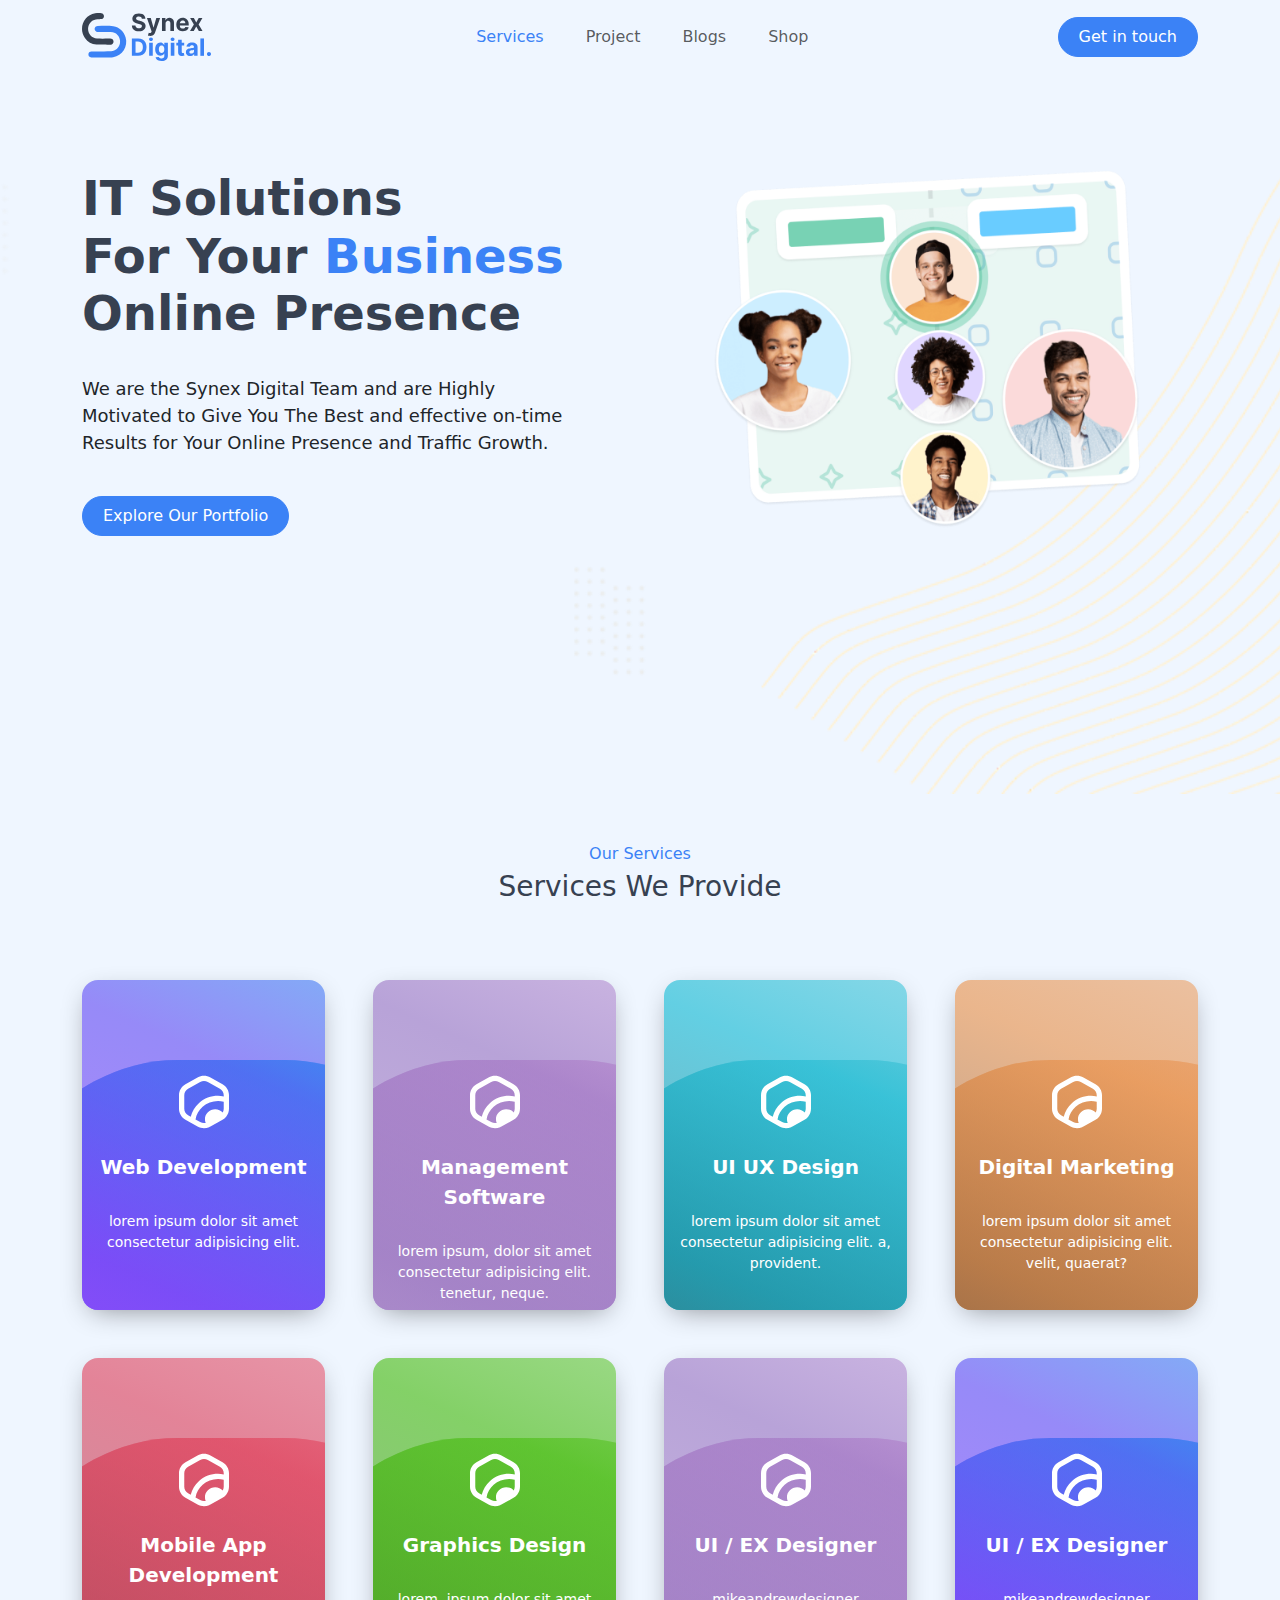
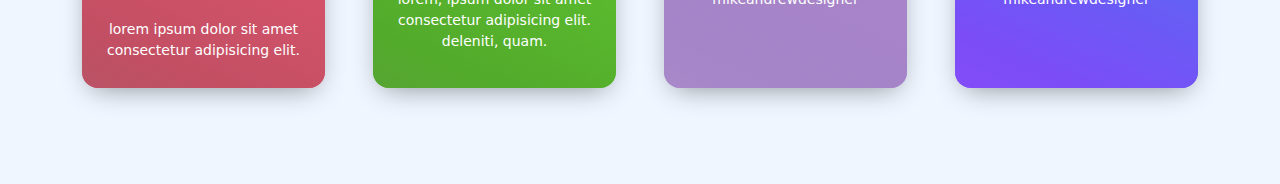
==== index.html @ ed820f05 "install" ====
<!DOCTYPE html>
<html lang="en">

<head>
    <meta charset="UTF-8">
    <meta name="viewport" content="width=device-width, initial-scale=1.0">
    <title>Synex Digital</title>
    <link rel="stylesheet" href="./assets/css/bootstrap.min.css">
    <link rel="stylesheet" href="./assets/css/custom.css">
</head>

<body>
    <header>
        <nav class="navbar navbar-expand-lg bg-body-tertiary">
            <div class="container">
                <a class="navbar-brand" href="#">
                    <svg width="129" height="48" viewBox="0 0 129 48" fill="none" xmlns="http://www.w3.org/2000/svg">
                        <g clip-path="url(#clip0_160_23)">
                            <path
                                d="M19.6707 44.436C16.2397 44.436 12.8088 44.4557 9.37776 44.4275C7.26791 44.4105 5.91861 42.5184 6.51861 40.4936C6.85945 39.3499 7.89044 38.5676 9.32143 38.5112C11.2172 38.4349 13.1186 38.4236 15.0172 38.4123C19.7327 38.3841 24.4538 38.4716 29.1665 38.3219C33.4735 38.1864 36.9834 34.9613 37.9158 30.5982C38.789 26.5034 36.7102 22.0499 33.0116 20.0928C31.6059 19.3501 30.1214 18.9632 28.5271 18.9661C24.3299 18.9774 20.1327 18.9604 15.9383 18.9745C14.8454 18.9774 13.9665 18.582 13.3355 17.6952C11.8904 15.6591 13.0341 13.0554 15.6454 12.9537C20.8426 12.7504 26.0904 12.3832 31.2426 13.2192C37.6792 14.264 41.7778 18.2996 43.6172 24.4899C46.2595 33.3771 40.3017 42.7048 31.144 44.2468C29.1947 44.5743 27.2341 44.3964 25.2792 44.4275C23.4087 44.4614 21.5383 44.436 19.6707 44.436Z"
                                fill="#3B82F6" />
                            <path
                                d="M25.4856 31.7081C21.8039 31.4483 18.1137 31.7194 14.432 31.5273C9.50528 31.2703 5.73063 28.8502 2.91373 24.9163C-3.82993 15.4869 1.76725 2.14615 13.1842 0.327474C15.2518 -0.000113152 17.325 -0.118722 19.4011 0.141088C21.3504 0.383955 22.4771 2.33536 21.7785 4.1738C21.3673 5.26105 20.5701 5.91058 19.418 6.11108C18.1109 6.33701 16.7898 6.19298 15.4771 6.23534C10.8405 6.38219 7.125 9.5338 6.25176 14.0805C5.15599 19.785 9.21232 25.114 14.9813 25.4811C19.3532 25.7578 23.7363 25.5489 28.1109 25.6082C29.832 25.6308 30.9729 26.4158 31.4039 27.8533C31.9532 29.6804 30.5982 31.629 28.6968 31.6996C27.6292 31.742 26.5588 31.7081 25.4856 31.7081Z"
                                fill="#374151" />
                            <path
                                d="M59.8497 5.64528C59.7821 4.96187 59.492 4.42813 58.9765 4.04971C58.461 3.67129 57.7652 3.48208 56.8835 3.48208C56.2835 3.48208 55.7793 3.5668 55.3681 3.73059C54.9568 3.89721 54.6413 4.12878 54.4244 4.42248C54.2075 4.71618 54.0976 5.05224 54.0976 5.42501C54.0864 5.73565 54.1512 6.00958 54.2976 6.24115C54.4413 6.47272 54.6413 6.67323 54.8948 6.83984C55.1483 7.00646 55.4413 7.15049 55.7765 7.27192C56.1089 7.39335 56.4638 7.49784 56.8441 7.58256L58.4047 7.95534C59.1624 8.1276 59.8554 8.35352 60.4892 8.63593C61.123 8.92115 61.6695 9.26851 62.1343 9.68082C62.5962 10.0959 62.9568 10.5817 63.2159 11.1437C63.4723 11.7056 63.6047 12.3467 63.6103 13.0696C63.6047 14.1343 63.3343 15.0578 62.8019 15.8372C62.2695 16.6166 61.5004 17.2181 60.4976 17.6446C59.4948 18.0738 58.2864 18.2856 56.8751 18.2856C55.4751 18.2856 54.2554 18.0682 53.2188 17.6389C52.1821 17.2097 51.3737 16.5714 50.7962 15.7242C50.2159 14.877 49.9117 13.8293 49.8835 12.5754H53.4357C53.4751 13.16 53.6441 13.6429 53.9399 14.0326C54.2357 14.4195 54.6357 14.7132 55.1342 14.9081C55.6357 15.103 56.199 15.2018 56.8328 15.2018C57.4554 15.2018 57.9962 15.1114 58.4554 14.9279C58.9145 14.7471 59.2723 14.493 59.5286 14.1738C59.7821 13.8519 59.9089 13.4791 59.9089 13.0612C59.9089 12.6686 59.7934 12.3439 59.5652 12.0756C59.3371 11.8101 59.0019 11.5842 58.5652 11.395C58.1286 11.2086 57.5906 11.0364 56.9596 10.8839L55.0695 10.4066C53.6075 10.0508 52.4497 9.49443 51.6019 8.73477C50.754 7.9751 50.3342 6.95281 50.3399 5.66787C50.3342 4.61169 50.6159 3.69388 51.1821 2.90597C51.7512 2.12089 52.5314 1.50526 53.5258 1.06188C54.5202 0.621336 55.6497 0.401062 56.9145 0.401062C58.2019 0.401062 59.3286 0.62416 60.292 1.06188C61.2554 1.50243 62.0047 2.11807 62.5427 2.90597C63.0807 3.69388 63.3568 4.60604 63.3737 5.64246H59.8497V5.64528Z"
                                fill="#374151" />
                            <path
                                d="M68.2212 22.9341C67.7649 22.9341 67.3367 22.9002 66.9367 22.8296C66.5395 22.7562 66.2099 22.6687 65.948 22.5613L66.762 19.8616C67.1846 19.9915 67.5677 20.0621 67.9085 20.0734C68.2494 20.0847 68.548 20.0056 68.7987 19.8362C69.0494 19.6639 69.255 19.3758 69.4127 18.9692L69.624 18.4157L64.9592 4.99023H68.7564L71.4522 14.575H71.5874L74.3057 4.99023H78.1282L73.0691 19.4493C72.8268 20.1524 72.4973 20.7653 72.0804 21.2877C71.6663 21.8101 71.1423 22.2168 70.5085 22.502C69.8775 22.7901 69.1142 22.9341 68.2212 22.9341Z"
                                fill="#374151" />
                            <path
                                d="M83.585 10.497V18.0399H79.9765V4.9901H83.4159V7.29451H83.5681C83.8554 6.53485 84.3399 5.93333 85.0159 5.48996C85.6948 5.04376 86.5173 4.82349 87.4835 4.82349C88.3878 4.82349 89.1737 5.02117 89.8469 5.41936C90.5202 5.81472 91.0413 6.37953 91.4131 7.11377C91.785 7.84802 91.9737 8.72065 91.9737 9.73447V18.0428H88.3652V10.3783C88.3709 9.57915 88.168 8.95504 87.754 8.50602C87.3427 8.057 86.7737 7.83108 86.0497 7.83108C85.5652 7.83108 85.1371 7.93557 84.7652 8.14454C84.3962 8.35352 84.1061 8.65852 83.9004 9.0567C83.6976 9.45772 83.5906 9.93498 83.585 10.497Z"
                                fill="#374151" />
                            <path
                                d="M100.747 18.294C99.4088 18.294 98.2566 18.0201 97.2933 17.4751C96.3299 16.9272 95.589 16.1534 95.0679 15.1481C94.5496 14.1427 94.2904 12.951 94.2904 11.5757C94.2904 10.2343 94.5496 9.05664 95.0679 8.04282C95.589 7.02899 96.3214 6.23826 97.2679 5.67346C98.2144 5.10583 99.3242 4.82343 100.603 4.82343C101.462 4.82343 102.262 4.9618 103.006 5.23573C103.75 5.50966 104.397 5.92197 104.955 6.47266C105.513 7.02052 105.944 7.70958 106.257 8.53985C106.566 9.37011 106.721 10.3416 106.721 11.4514V12.4455H95.7327V10.2032H103.324C103.324 9.68358 103.212 9.22326 102.986 8.81942C102.761 8.41841 102.448 8.10212 102.048 7.87338C101.651 7.64463 101.189 7.52884 100.662 7.52884C100.116 7.52884 99.6313 7.65593 99.2087 7.90726C98.7862 8.1586 98.4595 8.49749 98.22 8.91827C97.9834 9.34187 97.8595 9.81066 97.8566 10.3246V12.4596C97.8566 13.1035 97.9749 13.6626 98.2172 14.1314C98.4566 14.603 98.7975 14.9645 99.2369 15.2187C99.6764 15.4728 100.2 15.5999 100.806 15.5999C101.206 15.5999 101.575 15.5434 101.907 15.4305C102.243 15.3175 102.527 15.1481 102.764 14.9193C103 14.6934 103.181 14.4138 103.305 14.0891L106.643 14.3093C106.474 15.1142 106.127 15.8145 105.606 16.4132C105.085 17.0119 104.412 17.4751 103.589 17.8083C102.766 18.1302 101.817 18.294 100.747 18.294Z"
                                fill="#374151" />
                            <path
                                d="M111.87 4.99023L114.259 9.55386L116.707 4.99023H120.411L116.639 11.5166L120.512 18.0401H116.828L114.262 13.5301L111.735 18.0401H108.005L111.87 11.5166L108.143 4.99023H111.87Z"
                                fill="#374151" />
                            <path
                                d="M56.0272 42.8349H49.8751V25.436H56.0779C57.8244 25.436 59.3258 25.7834 60.585 26.4781C61.8441 27.17 62.8131 28.1669 63.4948 29.4631C64.1765 30.7593 64.5146 32.3125 64.5146 34.1171C64.5146 35.9301 64.1737 37.4862 63.4948 38.788C62.8131 40.0899 61.8385 41.0896 60.5709 41.7872C59.3061 42.4875 57.7906 42.8349 56.0272 42.8349ZM53.5455 39.6833H55.8751C56.9596 39.6833 57.8723 39.4884 58.616 39.1015C59.3596 38.7146 59.9174 38.1103 60.2948 37.2941C60.6695 36.4752 60.8582 35.4161 60.8582 34.1199C60.8582 32.835 60.6695 31.7845 60.2948 30.9683C59.9202 30.1522 59.3596 29.5535 58.6216 29.1666C57.8808 28.7825 56.9681 28.5877 55.8836 28.5877H53.5455V39.6833Z"
                                fill="#3B82F6" />
                            <path
                                d="M68.9773 28.1048C68.4392 28.1048 67.9829 27.9269 67.5998 27.5654C67.2195 27.2067 67.028 26.7746 67.028 26.272C67.028 25.7749 67.2195 25.3457 67.5998 24.9842C67.9801 24.6227 68.4392 24.4448 68.9773 24.4448C69.5153 24.4448 69.9744 24.6227 70.3547 24.9842C70.735 25.3457 70.9266 25.7721 70.9266 26.272C70.9266 26.7775 70.735 27.2095 70.3547 27.5654C69.9716 27.924 69.5125 28.1048 68.9773 28.1048ZM67.1632 42.8349V29.7851H70.7716V42.8349H67.1632Z"
                                fill="#3B82F6" />
                            <path
                                d="M79.5174 48.0001C78.3484 48.0001 77.3455 47.8391 76.5146 47.52C75.6808 47.198 75.0188 46.766 74.5286 46.2153C74.0357 45.6674 73.7174 45.0461 73.5709 44.3627L76.9089 43.9137C77.0103 44.1735 77.1709 44.4192 77.3906 44.6451C77.6103 44.8739 77.9033 45.0546 78.2695 45.193C78.6329 45.3314 79.0779 45.402 79.6047 45.402C80.3906 45.402 81.0385 45.2099 81.5484 44.8287C82.061 44.4474 82.3146 43.8092 82.3146 42.914V40.5277H82.1625C82.0047 40.8892 81.7653 41.2337 81.4498 41.5556C81.1343 41.8776 80.7258 42.1402 80.2301 42.3464C79.7343 42.5525 79.1399 42.6514 78.4498 42.6514C77.4723 42.6514 76.585 42.4226 75.785 41.9679C74.985 41.5133 74.3512 40.8129 73.8779 39.8697C73.4047 38.9265 73.1709 37.7319 73.1709 36.2888C73.1709 34.809 73.4103 33.5749 73.892 32.5837C74.3709 31.5925 75.0103 30.8497 75.8103 30.3584C76.6103 29.867 77.4864 29.6185 78.4413 29.6185C79.1709 29.6185 79.7793 29.7399 80.2723 29.9884C80.7624 30.2369 81.1596 30.5419 81.4639 30.9062C81.7653 31.2734 81.9991 31.6292 82.1625 31.9822H82.2977V29.7907H85.8836V42.9676C85.8836 44.0803 85.6131 45.0066 85.0695 45.755C84.5286 46.5033 83.7765 47.0625 82.8188 47.4409C81.861 47.8109 80.7596 48.0001 79.5174 48.0001ZM79.5934 39.9318C80.1765 39.9318 80.6695 39.785 81.0723 39.4941C81.4751 39.2032 81.7878 38.7824 82.0047 38.2374C82.2216 37.6924 82.3315 37.0372 82.3315 36.2719C82.3315 35.5066 82.2244 34.8429 82.0103 34.2809C81.7963 33.7161 81.4864 33.2784 81.0779 32.9678C80.6723 32.6571 80.1765 32.5018 79.5934 32.5018C79.0019 32.5018 78.5005 32.6628 78.0948 32.9819C77.6892 33.301 77.3794 33.7444 77.1709 34.312C76.9625 34.8796 76.8582 35.532 76.8582 36.2747C76.8582 37.0287 76.9653 37.6782 77.1765 38.2233C77.3878 38.7711 77.6948 39.1919 78.1005 39.4913C78.5005 39.7793 79.0019 39.9318 79.5934 39.9318Z"
                                fill="#3B82F6" />
                            <path
                                d="M90.5773 28.1048C90.0393 28.1048 89.5829 27.9269 89.1998 27.5654C88.8195 27.2067 88.628 26.7746 88.628 26.272C88.628 25.7749 88.8195 25.3457 89.1998 24.9842C89.5801 24.6227 90.0393 24.4448 90.5773 24.4448C91.1153 24.4448 91.5745 24.6227 91.9548 24.9842C92.335 25.3457 92.5266 25.7721 92.5266 26.272C92.5266 26.7775 92.335 27.2095 91.9548 27.5654C91.5717 27.924 91.1125 28.1048 90.5773 28.1048ZM88.7632 42.8349V29.7851H92.3717V42.8349H88.7632Z"
                                fill="#3B82F6" />
                            <path
                                d="M102.177 29.7851V32.5046H94.3371V29.7851H102.177ZM96.1174 26.6617H99.7286V38.8248C99.7286 39.1608 99.7793 39.4178 99.8808 39.6042C99.9822 39.7878 100.126 39.9148 100.309 39.9883C100.492 40.0617 100.706 40.0984 100.948 40.0984C101.117 40.0984 101.286 40.0815 101.458 40.0504C101.627 40.0193 101.757 39.9967 101.847 39.977L102.416 42.6683C102.236 42.7248 101.982 42.7897 101.653 42.8688C101.326 42.945 100.926 42.9902 100.458 43.01C99.5878 43.0439 98.8272 42.9253 98.1737 42.6626C97.5202 42.3972 97.0131 41.982 96.6526 41.4229C96.2892 40.8609 96.1117 40.1549 96.1174 39.2992V26.6617Z"
                                fill="#3B82F6" />
                            <path
                                d="M108.232 43.0835C107.401 43.0835 106.663 42.9366 106.013 42.6458C105.362 42.3549 104.849 41.92 104.475 41.3467C104.1 40.7734 103.911 40.0533 103.911 39.1948C103.911 38.4719 104.044 37.8619 104.308 37.3677C104.573 36.8763 104.937 36.4781 105.393 36.1787C105.849 35.8794 106.37 35.6507 106.956 35.4982C107.539 35.3457 108.156 35.2383 108.799 35.1762C109.556 35.0971 110.165 35.0237 110.63 34.9503C111.092 34.8797 111.43 34.7724 111.638 34.634C111.846 34.4928 111.951 34.281 111.951 34.0042V33.9534C111.951 33.414 111.782 32.9989 111.446 32.7024C111.111 32.4087 110.635 32.2618 110.018 32.2618C109.368 32.2618 108.852 32.4058 108.469 32.6911C108.086 32.9763 107.83 33.335 107.706 33.767L104.368 33.4931C104.537 32.6995 104.869 32.0133 105.368 31.4344C105.863 30.8555 106.508 30.4064 107.297 30.0901C108.086 29.7767 108.999 29.6185 110.038 29.6185C110.762 29.6185 111.455 29.7033 112.12 29.8727C112.782 30.0421 113.373 30.3076 113.892 30.6634C114.407 31.0192 114.815 31.4767 115.117 32.0359C115.415 32.5922 115.565 33.2615 115.565 34.0353V42.8378H112.142V41.0304H112.041C111.832 41.4371 111.551 41.7957 111.201 42.1064C110.852 42.4142 110.43 42.6542 109.939 42.8265C109.446 42.996 108.877 43.0835 108.232 43.0835ZM109.269 40.5842C109.801 40.5842 110.269 40.4769 110.675 40.2651C111.08 40.0533 111.399 39.7653 111.632 39.4038C111.863 39.0423 111.979 38.63 111.979 38.1725V36.7887C111.866 36.8622 111.711 36.9299 111.517 36.9892C111.322 37.0485 111.103 37.1022 110.861 37.1502C110.615 37.1982 110.373 37.2406 110.131 37.2773C109.889 37.314 109.669 37.3479 109.469 37.3733C109.046 37.4354 108.675 37.5343 108.359 37.6698C108.044 37.8054 107.796 37.989 107.621 38.2177C107.446 38.4464 107.359 38.7317 107.359 39.0734C107.359 39.5648 107.539 39.9404 107.897 40.1973C108.258 40.4572 108.714 40.5842 109.269 40.5842Z"
                                fill="#3B82F6" />
                            <path d="M121.978 25.4361V42.8349H118.369V25.4361H121.978Z" fill="#3B82F6" />
                            <path
                                d="M126.968 43.0553C126.407 43.0553 125.931 42.8576 125.531 42.4566C125.134 42.0584 124.934 41.5755 124.934 41.0163C124.934 40.4628 125.134 39.9855 125.531 39.5902C125.931 39.1948 126.41 38.9971 126.968 38.9971C127.508 38.9971 127.985 39.1948 128.39 39.5902C128.796 39.9884 128.999 40.4628 128.999 41.0163C128.999 41.3891 128.906 41.7308 128.714 42.0414C128.525 42.3521 128.278 42.5949 127.973 42.7813C127.672 42.9649 127.337 43.0553 126.968 43.0553Z"
                                fill="#3B82F6" />
                        </g>
                        <defs>
                            <clipPath id="clip0_160_23">
                                <rect width="129" height="48" fill="white" />
                            </clipPath>
                        </defs>
                    </svg>
                </a>
                <button class="d-block d-lg-none menu" type="button" data-bs-toggle="collapse"
                    data-bs-target="#navbarSupportedContent" aria-controls="navbarSupportedContent"
                    aria-expanded="false" aria-label="Toggle navigation">
                    <img src="./assets/images/menu.svg" alt="" srcset="">
                </button>
                <div class="collapse navbar-collapse" id="navbarSupportedContent">
                    <ul class="navbar-nav me-auto mb-2 mb-lg-0 nav-menu-center">
                        <li class="nav-item">
                            <a class="nav-link fw-medium active" aria-current="page" href="#">Services</a>
                        </li>
                        <li class="nav-item">
                            <a class="nav-link fw-medium" href="#">Project</a>
                        </li>
                        <li class="nav-item">
                            <a class="nav-link fw-medium" href="#">Blogs</a>
                        </li>
                        <li class="nav-item">
                            <a class="nav-link fw-medium" href="#">Shop</a>
                        </li>
                    </ul>
                    <a class="btn btn-primary btn-default rounded-pill" href="#">Get in touch</a>
                </div>
            </div>
        </nav>
    </header>

    <main>
        <!-- Hero section -->
        <section class="container-fluid banner">
            <div class="container py-5">
                <div class="row py-5 gy-5">
                    <div class="col-md-6">
                        <h1 class="leading-font-main font-second">IT Solutions <br>
                            For Your <span class="leading-pill">Business</span> <br>
                            Online Presence</h1>
                        <p class="leading-font-second pt-4 pe-md-5">
                            We are the Synex Digital Team and are Highly Motivated to Give You The Best and effective
                            on-time Results for Your Online Presence and Traffic Growth.
                        </p>
                        <button class="btn btn-primary btn-default rounded-pill mt-4">Explore Our Portfolio</button>
                    </div>
                    <div class="col-md-6 d-flex justify-content-center">
                        <img src="./assets/images/Frame 9.png" width="80%" alt="Synex Digital">
                    </div>
                </div>
            </div>
        </section>

        <!-- Services -->
        <section class="container-fluid">
            <div class="container py-5">
                <div class="row mb-4 text-center">
                    <p class="section-name font-main">Our Services</p>
                    <h3 class="section-title font-second">Services We Provide</h3>
                </div>
                <div class="row py-5 g-5">
                    <div class="col-12 col-sm-6 col-md-4 col-lg-3">
                        <div class="e-card playing">
                            <div class="image"></div>

                            <div class="wave wave-1"></div>
                            <div class="wave wave-1"></div>
                            <div class="wave wave-1"></div>


                            <div class="infotop">

                                <svg xmlns="http://www.w3.org/2000/svg" fill="none" viewBox="0 0 24 24" class="icon">
                                    <path fill="currentColor" d="M19.4133 4.89862L14.5863 2.17544C12.9911 1.27485 11.0089 1.27485 9.41368 2.17544L4.58674
  4.89862C2.99153 5.7992 2 7.47596 2 9.2763V14.7235C2 16.5238 2.99153 18.2014 4.58674 19.1012L9.41368
  21.8252C10.2079 22.2734 11.105 22.5 12.0046 22.5C12.6952 22.5 13.3874 22.3657 14.0349 22.0954C14.2204
  22.018 14.4059 21.9273 14.5872 21.8252L19.4141 19.1012C19.9765 18.7831 20.4655 18.3728 20.8651
  17.8825C21.597 16.9894 22 15.8671 22 14.7243V9.27713C22 7.47678 21.0085 5.7992 19.4133 4.89862ZM4.10784
  14.7235V9.2763C4.10784 8.20928 4.6955 7.21559 5.64066 6.68166L10.4676 3.95848C10.9398 3.69152 11.4701
  3.55804 11.9996 3.55804C12.5291 3.55804 13.0594 3.69152 13.5324 3.95848L18.3593 6.68166C19.3045 7.21476
  19.8922 8.20928 19.8922 9.2763V9.75997C19.1426 9.60836 18.377 9.53091 17.6022 9.53091C14.7929 9.53091
  12.1041 10.5501 10.0309 12.3999C8.36735 13.8847 7.21142 15.8012 6.68783 17.9081L5.63981 17.3165C4.69466
  16.7834 4.10699 15.7897 4.10699 14.7235H4.10784ZM10.4676 20.0413L8.60933 18.9924C8.94996 17.0479 9.94402
  15.2665 11.4515 13.921C13.1353 12.4181 15.3198 11.5908 17.6022 11.5908C18.3804 11.5908 19.1477 11.6864
  19.8922 11.8742V14.7235C19.8922 15.2278 19.7589 15.7254 19.5119 16.1662C18.7615 15.3596 17.6806 14.8528
   16.4783 14.8528C14.2136 14.8528 12.3781 16.6466 12.3781 18.8598C12.3781 19.3937 12.4861 19.9021 12.68
   20.3676C11.9347 20.5316 11.1396 20.4203 10.4684 20.0413H10.4676Z"></path>
                                </svg><br>
                                Web Development
                                <br>
                                <div class="name">Lorem ipsum dolor sit amet consectetur adipisicing elit.</div>
                            </div>
                        </div>
                    </div>

                    <div class="col-12 col-sm-6 col-md-4 col-lg-3">
                        <div class="e-card playing">
                            <div class="image"></div>

                            <div class="wave wave-2"></div>
                            <div class="wave wave-2"></div>
                            <div class="wave wave-2"></div>


                            <div class="infotop">

                                <svg xmlns="http://www.w3.org/2000/svg" fill="none" viewBox="0 0 24 24" class="icon">
                                    <path fill="currentColor" d="M19.4133 4.89862L14.5863 2.17544C12.9911 1.27485 11.0089 1.27485 9.41368 2.17544L4.58674
  4.89862C2.99153 5.7992 2 7.47596 2 9.2763V14.7235C2 16.5238 2.99153 18.2014 4.58674 19.1012L9.41368
  21.8252C10.2079 22.2734 11.105 22.5 12.0046 22.5C12.6952 22.5 13.3874 22.3657 14.0349 22.0954C14.2204
  22.018 14.4059 21.9273 14.5872 21.8252L19.4141 19.1012C19.9765 18.7831 20.4655 18.3728 20.8651
  17.8825C21.597 16.9894 22 15.8671 22 14.7243V9.27713C22 7.47678 21.0085 5.7992 19.4133 4.89862ZM4.10784
  14.7235V9.2763C4.10784 8.20928 4.6955 7.21559 5.64066 6.68166L10.4676 3.95848C10.9398 3.69152 11.4701
  3.55804 11.9996 3.55804C12.5291 3.55804 13.0594 3.69152 13.5324 3.95848L18.3593 6.68166C19.3045 7.21476
  19.8922 8.20928 19.8922 9.2763V9.75997C19.1426 9.60836 18.377 9.53091 17.6022 9.53091C14.7929 9.53091
  12.1041 10.5501 10.0309 12.3999C8.36735 13.8847 7.21142 15.8012 6.68783 17.9081L5.63981 17.3165C4.69466
  16.7834 4.10699 15.7897 4.10699 14.7235H4.10784ZM10.4676 20.0413L8.60933 18.9924C8.94996 17.0479 9.94402
  15.2665 11.4515 13.921C13.1353 12.4181 15.3198 11.5908 17.6022 11.5908C18.3804 11.5908 19.1477 11.6864
  19.8922 11.8742V14.7235C19.8922 15.2278 19.7589 15.7254 19.5119 16.1662C18.7615 15.3596 17.6806 14.8528
   16.4783 14.8528C14.2136 14.8528 12.3781 16.6466 12.3781 18.8598C12.3781 19.3937 12.4861 19.9021 12.68
   20.3676C11.9347 20.5316 11.1396 20.4203 10.4684 20.0413H10.4676Z"></path>
                                </svg><br>
                                Management Software
                                <br>
                                <div class="name">Lorem ipsum, dolor sit amet consectetur adipisicing elit. Tenetur,
                                    neque.</div>
                            </div>
                        </div>
                    </div>

                    <div class="col-12 col-sm-6 col-md-4 col-lg-3">
                        <div class="e-card playing">
                            <div class="image"></div>

                            <div class="wave wave-3"></div>
                            <div class="wave wave-3"></div>
                            <div class="wave wave-3"></div>


                            <div class="infotop">

                                <svg xmlns="http://www.w3.org/2000/svg" fill="none" viewBox="0 0 24 24" class="icon">
                                    <path fill="currentColor" d="M19.4133 4.89862L14.5863 2.17544C12.9911 1.27485 11.0089 1.27485 9.41368 2.17544L4.58674
  4.89862C2.99153 5.7992 2 7.47596 2 9.2763V14.7235C2 16.5238 2.99153 18.2014 4.58674 19.1012L9.41368
  21.8252C10.2079 22.2734 11.105 22.5 12.0046 22.5C12.6952 22.5 13.3874 22.3657 14.0349 22.0954C14.2204
  22.018 14.4059 21.9273 14.5872 21.8252L19.4141 19.1012C19.9765 18.7831 20.4655 18.3728 20.8651
  17.8825C21.597 16.9894 22 15.8671 22 14.7243V9.27713C22 7.47678 21.0085 5.7992 19.4133 4.89862ZM4.10784
  14.7235V9.2763C4.10784 8.20928 4.6955 7.21559 5.64066 6.68166L10.4676 3.95848C10.9398 3.69152 11.4701
  3.55804 11.9996 3.55804C12.5291 3.55804 13.0594 3.69152 13.5324 3.95848L18.3593 6.68166C19.3045 7.21476
  19.8922 8.20928 19.8922 9.2763V9.75997C19.1426 9.60836 18.377 9.53091 17.6022 9.53091C14.7929 9.53091
  12.1041 10.5501 10.0309 12.3999C8.36735 13.8847 7.21142 15.8012 6.68783 17.9081L5.63981 17.3165C4.69466
  16.7834 4.10699 15.7897 4.10699 14.7235H4.10784ZM10.4676 20.0413L8.60933 18.9924C8.94996 17.0479 9.94402
  15.2665 11.4515 13.921C13.1353 12.4181 15.3198 11.5908 17.6022 11.5908C18.3804 11.5908 19.1477 11.6864
  19.8922 11.8742V14.7235C19.8922 15.2278 19.7589 15.7254 19.5119 16.1662C18.7615 15.3596 17.6806 14.8528
   16.4783 14.8528C14.2136 14.8528 12.3781 16.6466 12.3781 18.8598C12.3781 19.3937 12.4861 19.9021 12.68
   20.3676C11.9347 20.5316 11.1396 20.4203 10.4684 20.0413H10.4676Z"></path>
                                </svg><br>
                                UI UX Design
                                <br>
                                <div class="name">Lorem ipsum dolor sit amet consectetur adipisicing elit. A, provident.
                                </div>
                            </div>
                        </div>
                    </div>

                    <div class="col-12 col-sm-6 col-md-4 col-lg-3">
                        <div class="e-card playing">
                            <div class="image"></div>

                            <div class="wave wave-4"></div>
                            <div class="wave wave-4"></div>
                            <div class="wave wave-4"></div>


                            <div class="infotop">

                                <svg xmlns="http://www.w3.org/2000/svg" fill="none" viewBox="0 0 24 24" class="icon">
                                    <path fill="currentColor" d="M19.4133 4.89862L14.5863 2.17544C12.9911 1.27485 11.0089 1.27485 9.41368 2.17544L4.58674
  4.89862C2.99153 5.7992 2 7.47596 2 9.2763V14.7235C2 16.5238 2.99153 18.2014 4.58674 19.1012L9.41368
  21.8252C10.2079 22.2734 11.105 22.5 12.0046 22.5C12.6952 22.5 13.3874 22.3657 14.0349 22.0954C14.2204
  22.018 14.4059 21.9273 14.5872 21.8252L19.4141 19.1012C19.9765 18.7831 20.4655 18.3728 20.8651
  17.8825C21.597 16.9894 22 15.8671 22 14.7243V9.27713C22 7.47678 21.0085 5.7992 19.4133 4.89862ZM4.10784
  14.7235V9.2763C4.10784 8.20928 4.6955 7.21559 5.64066 6.68166L10.4676 3.95848C10.9398 3.69152 11.4701
  3.55804 11.9996 3.55804C12.5291 3.55804 13.0594 3.69152 13.5324 3.95848L18.3593 6.68166C19.3045 7.21476
  19.8922 8.20928 19.8922 9.2763V9.75997C19.1426 9.60836 18.377 9.53091 17.6022 9.53091C14.7929 9.53091
  12.1041 10.5501 10.0309 12.3999C8.36735 13.8847 7.21142 15.8012 6.68783 17.9081L5.63981 17.3165C4.69466
  16.7834 4.10699 15.7897 4.10699 14.7235H4.10784ZM10.4676 20.0413L8.60933 18.9924C8.94996 17.0479 9.94402
  15.2665 11.4515 13.921C13.1353 12.4181 15.3198 11.5908 17.6022 11.5908C18.3804 11.5908 19.1477 11.6864
  19.8922 11.8742V14.7235C19.8922 15.2278 19.7589 15.7254 19.5119 16.1662C18.7615 15.3596 17.6806 14.8528
   16.4783 14.8528C14.2136 14.8528 12.3781 16.6466 12.3781 18.8598C12.3781 19.3937 12.4861 19.9021 12.68
   20.3676C11.9347 20.5316 11.1396 20.4203 10.4684 20.0413H10.4676Z"></path>
                                </svg><br>
                                Digital Marketing
                                <br>
                                <div class="name">Lorem ipsum dolor sit amet consectetur adipisicing elit. Velit,
                                    quaerat?</div>
                            </div>
                        </div>
                    </div>

                    <div class="col-12 col-sm-6 col-md-4 col-lg-3">
                        <div class="e-card playing">
                            <div class="image"></div>

                            <div class="wave wave-5"></div>
                            <div class="wave wave-5"></div>
                            <div class="wave wave-5"></div>


                            <div class="infotop">

                                <svg xmlns="http://www.w3.org/2000/svg" fill="none" viewBox="0 0 24 24" class="icon">
                                    <path fill="currentColor" d="M19.4133 4.89862L14.5863 2.17544C12.9911 1.27485 11.0089 1.27485 9.41368 2.17544L4.58674
  4.89862C2.99153 5.7992 2 7.47596 2 9.2763V14.7235C2 16.5238 2.99153 18.2014 4.58674 19.1012L9.41368
  21.8252C10.2079 22.2734 11.105 22.5 12.0046 22.5C12.6952 22.5 13.3874 22.3657 14.0349 22.0954C14.2204
  22.018 14.4059 21.9273 14.5872 21.8252L19.4141 19.1012C19.9765 18.7831 20.4655 18.3728 20.8651
  17.8825C21.597 16.9894 22 15.8671 22 14.7243V9.27713C22 7.47678 21.0085 5.7992 19.4133 4.89862ZM4.10784
  14.7235V9.2763C4.10784 8.20928 4.6955 7.21559 5.64066 6.68166L10.4676 3.95848C10.9398 3.69152 11.4701
  3.55804 11.9996 3.55804C12.5291 3.55804 13.0594 3.69152 13.5324 3.95848L18.3593 6.68166C19.3045 7.21476
  19.8922 8.20928 19.8922 9.2763V9.75997C19.1426 9.60836 18.377 9.53091 17.6022 9.53091C14.7929 9.53091
  12.1041 10.5501 10.0309 12.3999C8.36735 13.8847 7.21142 15.8012 6.68783 17.9081L5.63981 17.3165C4.69466
  16.7834 4.10699 15.7897 4.10699 14.7235H4.10784ZM10.4676 20.0413L8.60933 18.9924C8.94996 17.0479 9.94402
  15.2665 11.4515 13.921C13.1353 12.4181 15.3198 11.5908 17.6022 11.5908C18.3804 11.5908 19.1477 11.6864
  19.8922 11.8742V14.7235C19.8922 15.2278 19.7589 15.7254 19.5119 16.1662C18.7615 15.3596 17.6806 14.8528
   16.4783 14.8528C14.2136 14.8528 12.3781 16.6466 12.3781 18.8598C12.3781 19.3937 12.4861 19.9021 12.68
   20.3676C11.9347 20.5316 11.1396 20.4203 10.4684 20.0413H10.4676Z"></path>
                                </svg><br>
                                Mobile App Development
                                <br>
                                <div class="name">Lorem ipsum dolor sit amet consectetur adipisicing elit.</div>
                            </div>
                        </div>
                    </div>

                    <div class="col-12 col-sm-6 col-md-4 col-lg-3">
                        <div class="e-card playing">
                            <div class="image"></div>

                            <div class="wave wave-6"></div>
                            <div class="wave wave-6"></div>
                            <div class="wave wave-6"></div>


                            <div class="infotop">

                                <svg xmlns="http://www.w3.org/2000/svg" fill="none" viewBox="0 0 24 24" class="icon">
                                    <path fill="currentColor" d="M19.4133 4.89862L14.5863 2.17544C12.9911 1.27485 11.0089 1.27485 9.41368 2.17544L4.58674
  4.89862C2.99153 5.7992 2 7.47596 2 9.2763V14.7235C2 16.5238 2.99153 18.2014 4.58674 19.1012L9.41368
  21.8252C10.2079 22.2734 11.105 22.5 12.0046 22.5C12.6952 22.5 13.3874 22.3657 14.0349 22.0954C14.2204
  22.018 14.4059 21.9273 14.5872 21.8252L19.4141 19.1012C19.9765 18.7831 20.4655 18.3728 20.8651
  17.8825C21.597 16.9894 22 15.8671 22 14.7243V9.27713C22 7.47678 21.0085 5.7992 19.4133 4.89862ZM4.10784
  14.7235V9.2763C4.10784 8.20928 4.6955 7.21559 5.64066 6.68166L10.4676 3.95848C10.9398 3.69152 11.4701
  3.55804 11.9996 3.55804C12.5291 3.55804 13.0594 3.69152 13.5324 3.95848L18.3593 6.68166C19.3045 7.21476
  19.8922 8.20928 19.8922 9.2763V9.75997C19.1426 9.60836 18.377 9.53091 17.6022 9.53091C14.7929 9.53091
  12.1041 10.5501 10.0309 12.3999C8.36735 13.8847 7.21142 15.8012 6.68783 17.9081L5.63981 17.3165C4.69466
  16.7834 4.10699 15.7897 4.10699 14.7235H4.10784ZM10.4676 20.0413L8.60933 18.9924C8.94996 17.0479 9.94402
  15.2665 11.4515 13.921C13.1353 12.4181 15.3198 11.5908 17.6022 11.5908C18.3804 11.5908 19.1477 11.6864
  19.8922 11.8742V14.7235C19.8922 15.2278 19.7589 15.7254 19.5119 16.1662C18.7615 15.3596 17.6806 14.8528
   16.4783 14.8528C14.2136 14.8528 12.3781 16.6466 12.3781 18.8598C12.3781 19.3937 12.4861 19.9021 12.68
   20.3676C11.9347 20.5316 11.1396 20.4203 10.4684 20.0413H10.4676Z"></path>
                                </svg><br>
                                Graphics Design
                                <br>
                                <div class="name">Lorem, ipsum dolor sit amet consectetur adipisicing elit. Deleniti,
                                    quam.</div>
                            </div>
                        </div>
                    </div>
                    <div class="col-12 col-sm-6 col-md-4 col-lg-3">
                        <div class="e-card playing">
                            <div class="image"></div>

                            <div class="wave wave-2"></div>
                            <div class="wave wave-2"></div>
                            <div class="wave wave-2"></div>


                            <div class="infotop">

                                <svg xmlns="http://www.w3.org/2000/svg" fill="none" viewBox="0 0 24 24" class="icon">
                                    <path fill="currentColor" d="M19.4133 4.89862L14.5863 2.17544C12.9911 1.27485 11.0089 1.27485 9.41368 2.17544L4.58674
  4.89862C2.99153 5.7992 2 7.47596 2 9.2763V14.7235C2 16.5238 2.99153 18.2014 4.58674 19.1012L9.41368
  21.8252C10.2079 22.2734 11.105 22.5 12.0046 22.5C12.6952 22.5 13.3874 22.3657 14.0349 22.0954C14.2204
  22.018 14.4059 21.9273 14.5872 21.8252L19.4141 19.1012C19.9765 18.7831 20.4655 18.3728 20.8651
  17.8825C21.597 16.9894 22 15.8671 22 14.7243V9.27713C22 7.47678 21.0085 5.7992 19.4133 4.89862ZM4.10784
  14.7235V9.2763C4.10784 8.20928 4.6955 7.21559 5.64066 6.68166L10.4676 3.95848C10.9398 3.69152 11.4701
  3.55804 11.9996 3.55804C12.5291 3.55804 13.0594 3.69152 13.5324 3.95848L18.3593 6.68166C19.3045 7.21476
  19.8922 8.20928 19.8922 9.2763V9.75997C19.1426 9.60836 18.377 9.53091 17.6022 9.53091C14.7929 9.53091
  12.1041 10.5501 10.0309 12.3999C8.36735 13.8847 7.21142 15.8012 6.68783 17.9081L5.63981 17.3165C4.69466
  16.7834 4.10699 15.7897 4.10699 14.7235H4.10784ZM10.4676 20.0413L8.60933 18.9924C8.94996 17.0479 9.94402
  15.2665 11.4515 13.921C13.1353 12.4181 15.3198 11.5908 17.6022 11.5908C18.3804 11.5908 19.1477 11.6864
  19.8922 11.8742V14.7235C19.8922 15.2278 19.7589 15.7254 19.5119 16.1662C18.7615 15.3596 17.6806 14.8528
   16.4783 14.8528C14.2136 14.8528 12.3781 16.6466 12.3781 18.8598C12.3781 19.3937 12.4861 19.9021 12.68
   20.3676C11.9347 20.5316 11.1396 20.4203 10.4684 20.0413H10.4676Z"></path>
                                </svg><br>
                                UI / EX Designer
                                <br>
                                <div class="name">MikeAndrewDesigner</div>
                            </div>
                        </div>
                    </div>
                    <div class="col-12 col-sm-6 col-md-4 col-lg-3">
                        <div class="e-card playing">
                            <div class="image"></div>

                            <div class="wave wave-1"></div>
                            <div class="wave wave-1"></div>
                            <div class="wave wave-1"></div>


                            <div class="infotop">

                                <svg xmlns="http://www.w3.org/2000/svg" fill="none" viewBox="0 0 24 24" class="icon">
                                    <path fill="currentColor" d="M19.4133 4.89862L14.5863 2.17544C12.9911 1.27485 11.0089 1.27485 9.41368 2.17544L4.58674
  4.89862C2.99153 5.7992 2 7.47596 2 9.2763V14.7235C2 16.5238 2.99153 18.2014 4.58674 19.1012L9.41368
  21.8252C10.2079 22.2734 11.105 22.5 12.0046 22.5C12.6952 22.5 13.3874 22.3657 14.0349 22.0954C14.2204
  22.018 14.4059 21.9273 14.5872 21.8252L19.4141 19.1012C19.9765 18.7831 20.4655 18.3728 20.8651
  17.8825C21.597 16.9894 22 15.8671 22 14.7243V9.27713C22 7.47678 21.0085 5.7992 19.4133 4.89862ZM4.10784
  14.7235V9.2763C4.10784 8.20928 4.6955 7.21559 5.64066 6.68166L10.4676 3.95848C10.9398 3.69152 11.4701
  3.55804 11.9996 3.55804C12.5291 3.55804 13.0594 3.69152 13.5324 3.95848L18.3593 6.68166C19.3045 7.21476
  19.8922 8.20928 19.8922 9.2763V9.75997C19.1426 9.60836 18.377 9.53091 17.6022 9.53091C14.7929 9.53091
  12.1041 10.5501 10.0309 12.3999C8.36735 13.8847 7.21142 15.8012 6.68783 17.9081L5.63981 17.3165C4.69466
  16.7834 4.10699 15.7897 4.10699 14.7235H4.10784ZM10.4676 20.0413L8.60933 18.9924C8.94996 17.0479 9.94402
  15.2665 11.4515 13.921C13.1353 12.4181 15.3198 11.5908 17.6022 11.5908C18.3804 11.5908 19.1477 11.6864
  19.8922 11.8742V14.7235C19.8922 15.2278 19.7589 15.7254 19.5119 16.1662C18.7615 15.3596 17.6806 14.8528
   16.4783 14.8528C14.2136 14.8528 12.3781 16.6466 12.3781 18.8598C12.3781 19.3937 12.4861 19.9021 12.68
   20.3676C11.9347 20.5316 11.1396 20.4203 10.4684 20.0413H10.4676Z"></path>
                                </svg><br>
                                UI / EX Designer
                                <br>
                                <div class="name">MikeAndrewDesigner</div>
                            </div>
                        </div>
                    </div>

                </div>
            </div>
        </section>
    </main>

    <footer>

    </footer>


    <!-- Javascript File -->
    <script src="./assets/js/bootstrap.min.js"></script>
    <script src="./assets/js/jquery.min.js"></script>
    <script src="./assets/js/popper.min.js"></script>
    <script src="./assets/js/custom.js"></script>
</body>

</html>
---- assets/css/custom.css ----
body{
    background-color: #EFF6FF;
}
.banner {
    background-image: url('../images/banner-back.png'); /* Specify the path to your image */
    background-size: cover; /* Ensure the background image covers the entire section */
    background-position: center; /* Center the background image */
    background-repeat: no-repeat; /* Prevent the background image from repeating */
    height: 80vh;
}

/* scroll */
::-webkit-scrollbar {
    width: 5px;
    height: 5px;
}
::-webkit-scrollbar-track {
    background: #61616124;
}
::-webkit-scrollbar-thumb {
    background: #3B82F6;
    border-radius: 10px;
}

/* Font */
.leading-font-main {
    font-size: 48px;
    font-weight: 600;
}
.leading-font-second {
    font-size: 18px;
    font-weight: 400;
}
.leading-pill{
    color: #3B82F6;
}
.font-main {
    color: #3B82F6;
}
.font-second {
    color: #374151;
}

/* Navbar */
.nav-menu-center{
    display: flex;
    justify-content: center;
    width: 100%;
    column-gap: 26px;
}
.nav-link:hover {
    color: #3B82F6; /* Your desired hover color */
  }
.bg-body-tertiary {
    --bs-bg-opacity: 1;
    background-color: #EFF6FF !important;
}

/* Button */
.btn-default {
    font-size: 16px;
    font-weight: 500;
    padding: 7px 20px;
    text-wrap: nowrap;
}
.active {
    color: #3B82F6 !important;
}
.menu {
    background: none;
    border: none;
}

/* Section */
.section-name {
    margin-bottom: 0.25rem;
    font-weight: 500;
    color: #3B82F6;
}
.section-title {
    margin-bottom: 0.25rem;
    font-weight: 500;
}

/* Card */
.e-card {
    background: transparent;
    box-shadow: 0px 8px 28px -9px rgba(0,0,0,0.45);
    position: relative;
    width: ;
    height: 330px;
    border-radius: 16px;
    overflow: hidden;
  }
  
  .wave {
    position: absolute;
    width: 540px;
    height: 700px;
    opacity: 0.6;
    left: 0;
    top: 0;
    margin-left: -50%;
    margin-top: -70%;
    /* background: linear-gradient(744deg,#af40ff,#5b42f3 60%,#00ddeb); */
  }
  .wave-1 {
    background: linear-gradient(744deg,#af40ff,#5b42f3 60%,#00ddeb);
  }
  .wave-2 {
    background: linear-gradient(744deg,#bfa5d1,#936BBE 60%,#E5B9E6);
  }
  .wave-3 {
    background: linear-gradient(744deg,#444141,#05B5D0 60%,#AADCE4);
  }
  .wave-4 {
    background: linear-gradient(744deg,#3a3837,#E78B40 60%,#ECBE9F);
  }
  .wave-5 {
    background: linear-gradient(744deg,#7a6367,#DB3753 60%,#EF8B9C);
  }
  .wave-6 {
    background: linear-gradient(744deg,#66785d,#3CB802 60%,#A6DD8D);
  }
  
  .icon {
    width: 3em;
    margin-top: -1em;
    padding-bottom: 1em;
  }
  
  .infotop {
    text-align: center;
    font-size: 20px;
    position: absolute;
    top: 5.6em;
    left: 0;
    right: 0;
    color: rgb(255, 255, 255);
    font-weight: 600;
  }
  
  .name {
    font-size: 14px;
    font-weight: 100;
    position: relative;
    top: 1em;
    text-transform: lowercase;
    padding: 15px;
  }
  
  .wave:nth-child(2),
  .wave:nth-child(3) {
    top: 250px;
  }
  
  .playing .wave {
    border-radius: 40%;
    animation: wave 3000ms infinite linear;
  }
  
  .wave {
    border-radius: 40%;
    animation: wave 55s infinite linear;
  }
  
  .playing .wave:nth-child(2) {
    animation-duration: 4000ms;
  }
  
  .wave:nth-child(2) {
    animation-duration: 50s;
  }
  
  .playing .wave:nth-child(3) {
    animation-duration: 5000ms;
  }
  
  .wave:nth-child(3) {
    animation-duration: 45s;
  }
  
  @keyframes wave {
    0% {
      transform: rotate(0deg);
    }
  
    100% {
      transform: rotate(360deg);
    }
  }
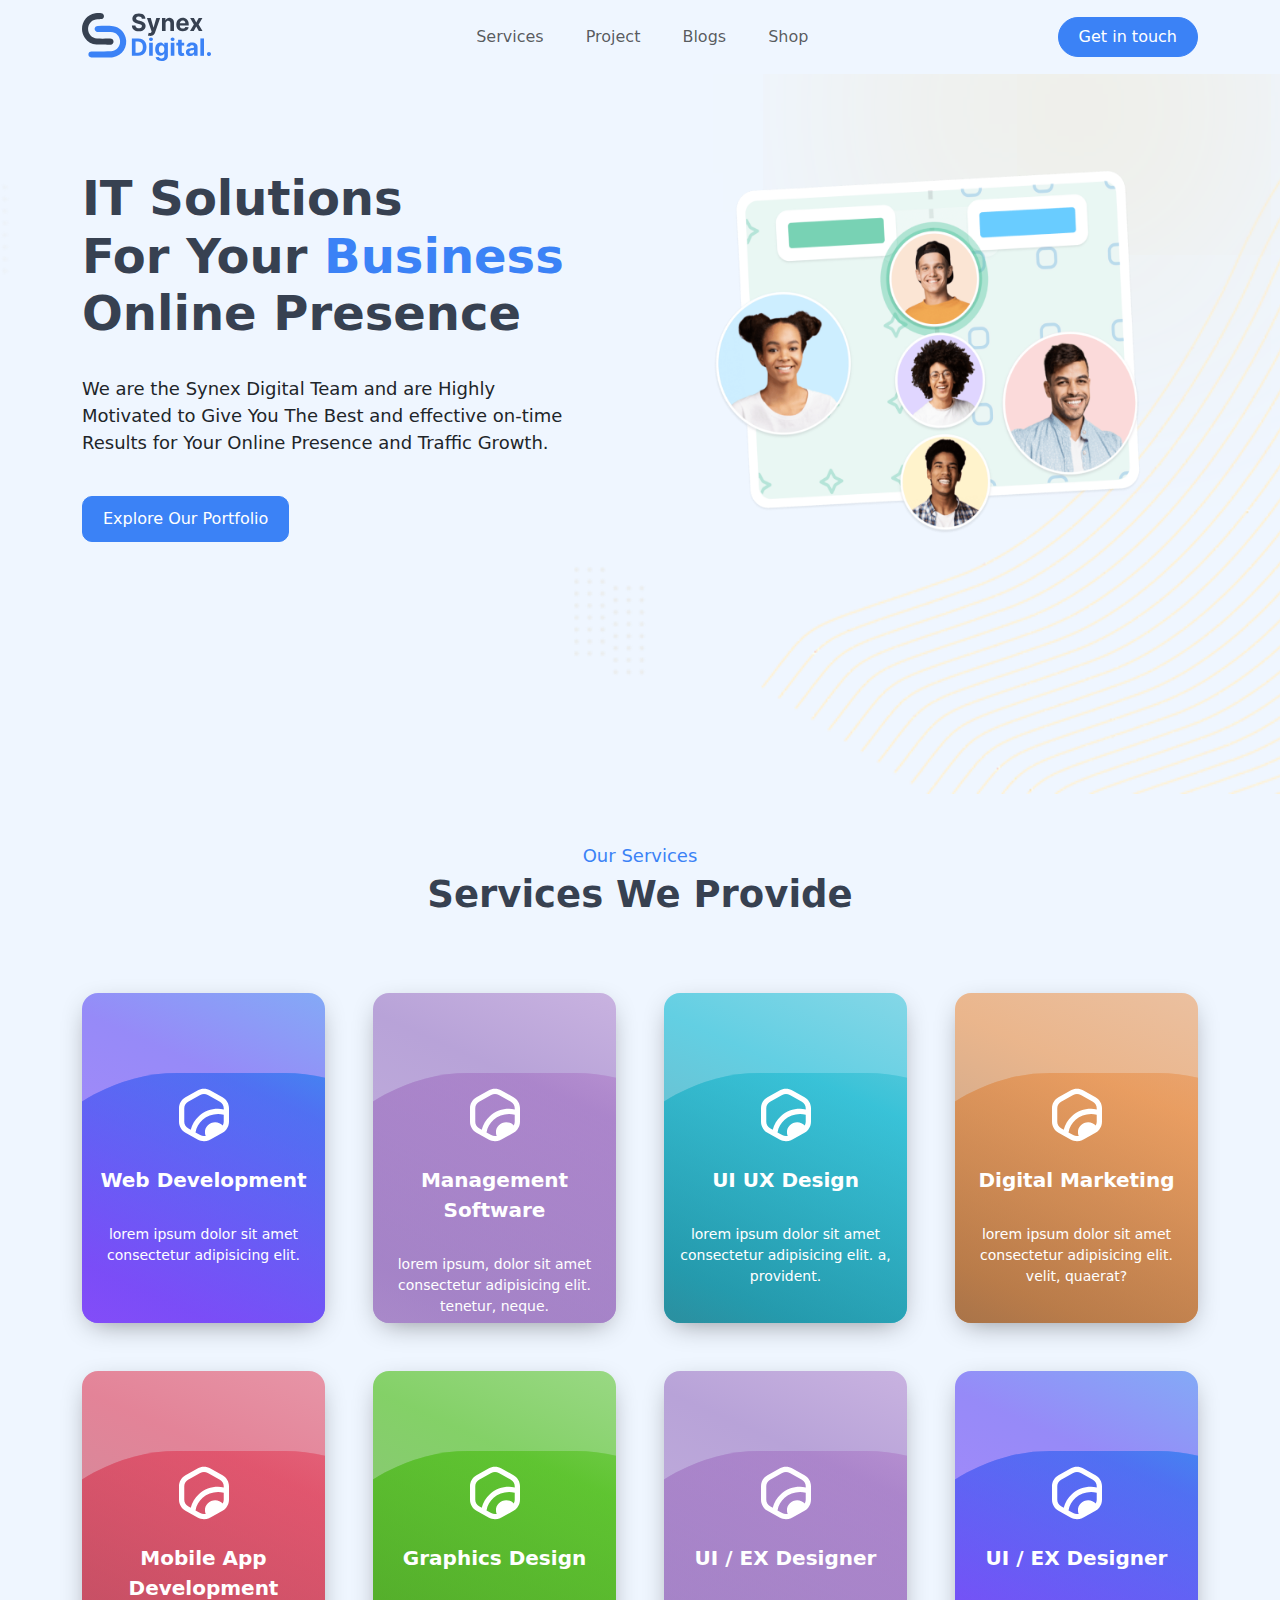
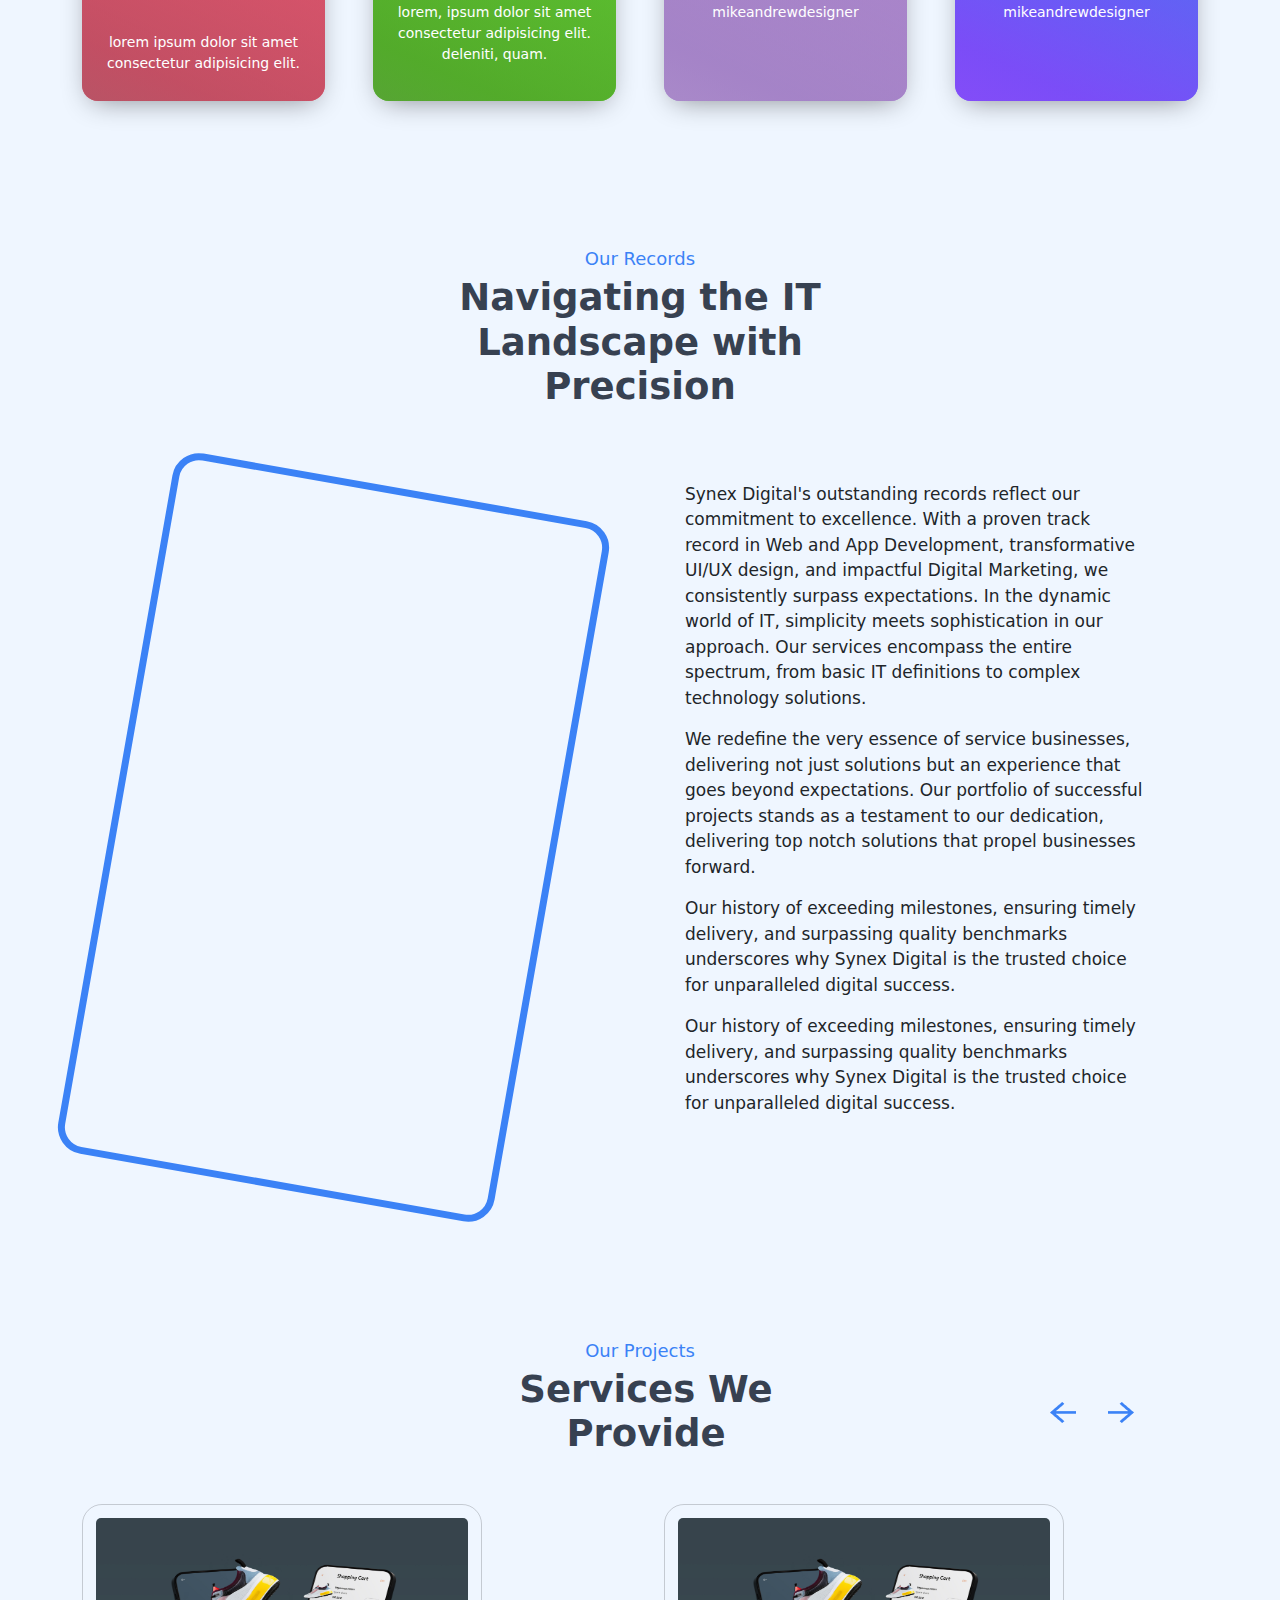
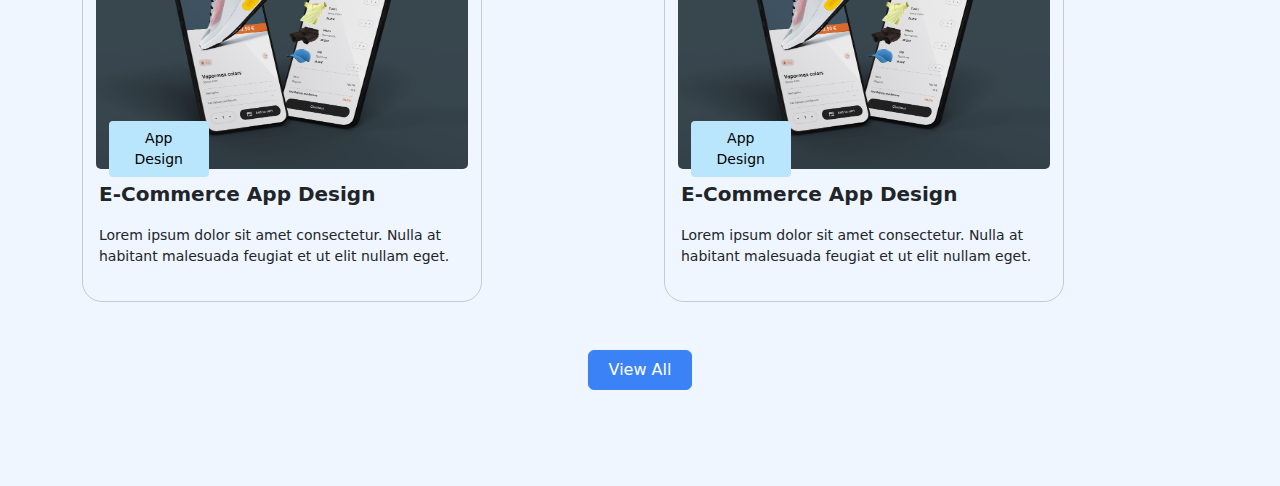
==== commit a1583ce5: "our projects" ====
--- a/index.html
+++ b/index.html
@@ -7,6 +7,10 @@
     <title>Synex Digital</title>
     <link rel="stylesheet" href="./assets/css/bootstrap.min.css">
     <link rel="stylesheet" href="./assets/css/custom.css">
+    <style>
+
+
+    </style>
 </head>
 
 <body>
@@ -75,7 +79,7 @@
                 <div class="collapse navbar-collapse" id="navbarSupportedContent">
                     <ul class="navbar-nav me-auto mb-2 mb-lg-0 nav-menu-center">
                         <li class="nav-item">
-                            <a class="nav-link fw-medium active" aria-current="page" href="#">Services</a>
+                            <a class="nav-link fw-medium " aria-current="page" href="#">Services</a>
                         </li>
                         <li class="nav-item">
                             <a class="nav-link fw-medium" href="#">Project</a>
@@ -96,6 +100,7 @@
     <main>
         <!-- Hero section -->
         <section class="container-fluid banner">
+            <div class="faded-ball"></div>
             <div class="container py-5">
                 <div class="row py-5 gy-5">
                     <div class="col-md-6">
@@ -106,7 +111,7 @@
                             We are the Synex Digital Team and are Highly Motivated to Give You The Best and effective
                             on-time Results for Your Online Presence and Traffic Growth.
                         </p>
-                        <button class="btn btn-primary btn-default rounded-pill mt-4">Explore Our Portfolio</button>
+                        <button class="btn btn-primary btn-round btn-default  mt-4">Explore Our Portfolio</button>
                     </div>
                     <div class="col-md-6 d-flex justify-content-center">
                         <img src="./assets/images/Frame 9.png" width="80%" alt="Synex Digital">
@@ -400,6 +405,87 @@
                 </div>
             </div>
         </section>
+        <!-- Our Records  -->
+        <section class="container-fluid">
+            <div class="container py-5">
+                <div class="row mb-4 text-center">
+                    <p class="section-name font-main">Our Records</p>
+                    <h3 class="section-title font-second m-auto w-505" >Navigating the IT Landscape with Precision</h3>
+                </div>
+                <div class="row py-5 g-5">
+                    <div class=" col-sm-6 col-md-4 col-lg-6">                 
+                            <div class="image-record"> </div>         
+                    </div>
+                    <div class=" col-sm-6 col-md-4 col-lg-6">
+                        <div class="text-record">
+                           <p class="p-lr">Synex Digital's outstanding records reflect our commitment 
+                            to excellence. With a proven track record in Web and App 
+                            Development, transformative UI/UX design, and impactful 
+                            Digital Marketing, we consistently surpass expectations. In 
+                            the dynamic world of IT, simplicity meets sophistication in our 
+                            approach. Our services encompass the entire spectrum, 
+                            from basic IT definitions to complex technology solutions.</p>
+                            <p  class="p-lr">We redefine the very essence of service businesses, 
+                            delivering not just solutions but an experience that goes 
+                            beyond expectations. Our portfolio of successful projects 
+                            stands as a testament to our dedication, delivering top notch 
+                            solutions that propel businesses forward.</p>
+                            <p class="p-lr">Our history of exceeding milestones, ensuring timely delivery, 
+                            and surpassing quality benchmarks underscores why Synex 
+                            Digital is the trusted choice for unparalleled digital success.</p>
+                            <p class="p-lr">Our history of exceeding milestones, ensuring timely delivery, 
+                            and surpassing quality benchmarks underscores why Synex 
+                            Digital is the trusted choice for unparalleled digital success.</p>
+                        </div>
+                    </div>
+
+                </div>
+            </div>
+        </section>
+        <!-- Our Records  -->
+        <section class="container-fluid">
+            <div class="container py-5">
+                <div class="row  text-center">
+                    <p class="section-name font-main">Our Projects</p>
+                    <div class="d-flex ">
+
+                        <h3 class="section-title font-second m-auto w-505 pl-10 mt-0" >Services We Provide</h3>
+                        <span class="left arrow  "><img src="assets/images/left-arrow.png" alt=""></span>
+                        <span class="right arrow "><img src="assets/images/right-arrow.png" alt=""></span>
+                    </div>
+                    
+                </div>
+                <div class="row py-5 g-5">
+                    <div class=" col-sm-6 col-md-4 col-lg-6">                 
+                        <div class="card project-card">
+                            <img src="assets/images/Frame11.jpeg" class="card-img-top card-image" alt="...">
+                            <a href="" class="btn app-design">App Design</a>
+                            <div class="card-body py-0">
+                              <h5 class="card-title font-700 mb-0">E-Commerce App Design</h5>
+                              <p class="card-text font-14 ">Lorem ipsum dolor sit amet consectetur. Nulla at habitant 
+                                malesuada feugiat et ut elit nullam eget.</p>
+                              
+                            </div>
+                          </div>
+                    </div>
+                    <div class=" col-sm-6 col-md-4 col-lg-6">                 
+                        <div class="card project-card">
+                            <img src="assets/images/Frame11.jpeg" class="card-img-top card-image" alt="...">
+                            <a href="" class="btn app-design">App Design</a>
+                            <div class="card-body py-0">
+                              <h5 class="card-title font-700 mb-0">E-Commerce App Design</h5>
+                              <p class="card-text font-14 ">Lorem ipsum dolor sit amet consectetur. Nulla at habitant 
+                                malesuada feugiat et ut elit nullam eget.</p>
+                            </div>
+                          </div>
+                    </div>
+                    <div class="text-center">
+                        <a href="" class="btn btn-primary text-center btn-default fw-light">View All</a>
+                    </div>
+                </div>
+            </div>
+        </section>
+
     </main>
 
     <footer>
--- a/assets/css/custom.css
+++ b/assets/css/custom.css
@@ -15,7 +15,7 @@
     height: 5px;
 }
 ::-webkit-scrollbar-track {
-    background: #61616124;
+    background: transparent;
 }
 ::-webkit-scrollbar-thumb {
     background: #3B82F6;
@@ -76,10 +76,12 @@
     margin-bottom: 0.25rem;
     font-weight: 500;
     color: #3B82F6;
+    font-size: 18px;
 }
 .section-title {
-    margin-bottom: 0.25rem;
-    font-weight: 500;
+  margin-bottom: 0.25rem;
+  font-weight: 649;
+  font-size: 37px;
 }
 
 /* Card */
@@ -188,4 +190,102 @@
     100% {
       transform: rotate(360deg);
     }
-  }+  }
+
+  /* JB */
+.btn-round{
+  border-radius: 10px;
+  padding: 10px 20px;
+  font-weight: 400; 
+cursor: pointer;
+}
+  .faded-ball {
+    box-shadow: 0px 0px 500px 200px #efeee6;
+    right: 215px;
+    top: 33px;
+    position: absolute;
+    z-index: -1;
+}
+.banner{
+  position: relative;
+  z-index: -2;
+}
+.w-505{
+  width: 505px;
+}
+
+.image-record {
+  background-image: url(../images/Frame10.jpeg);
+  background-size: cover;
+  background-position: center;
+  background-repeat: no-repeat;
+  width: 83%;
+  height: 79vh;
+  border: 7px solid #3b82f6;
+  transform: rotate(10deg);
+  border-radius: 27px;
+  margin-left: 30px;
+}
+.text-record{
+  margin-top: -5px;
+  font-size: 17px;
+  padding: 5px;
+}
+.p-lr{
+  padding-left: 16px;
+  padding-right: 48px;
+}
+.project-card{
+  width: 25rem;
+  border-radius: 20px;
+  background: transparent;
+}
+.project-card:hover{
+  background-color: white;
+  border: 1px solid black;
+}
+.card-image{
+  height: 277px;
+  width: 100%;
+  padding: 13px;
+  border-radius: 18px;
+
+}
+.app-design{
+  width: 25%;
+  font-size: 14px;
+  color: black;
+  border-radius: 4px;
+  background-color: #bae6fd;
+  position: absolute;
+  left: 26px;
+  top: 216px;
+
+}
+.app-design:hover{
+  background-color: #bae6fd;
+  color: black;
+  
+
+}
+.font-700{
+  font-weight: 700;
+}
+.font-14{
+  font-size: 14px;
+  margin-top: 19px;
+  margin-bottom: 34px !important;
+}
+.arrow{
+  cursor: pointer;
+  margin-top: 2rem;
+}
+.pl-10{
+  padding-left: 10rem;
+}
+.left{
+  margin-right: 2rem;
+}
+.right{
+  margin-right: 4rem;
+}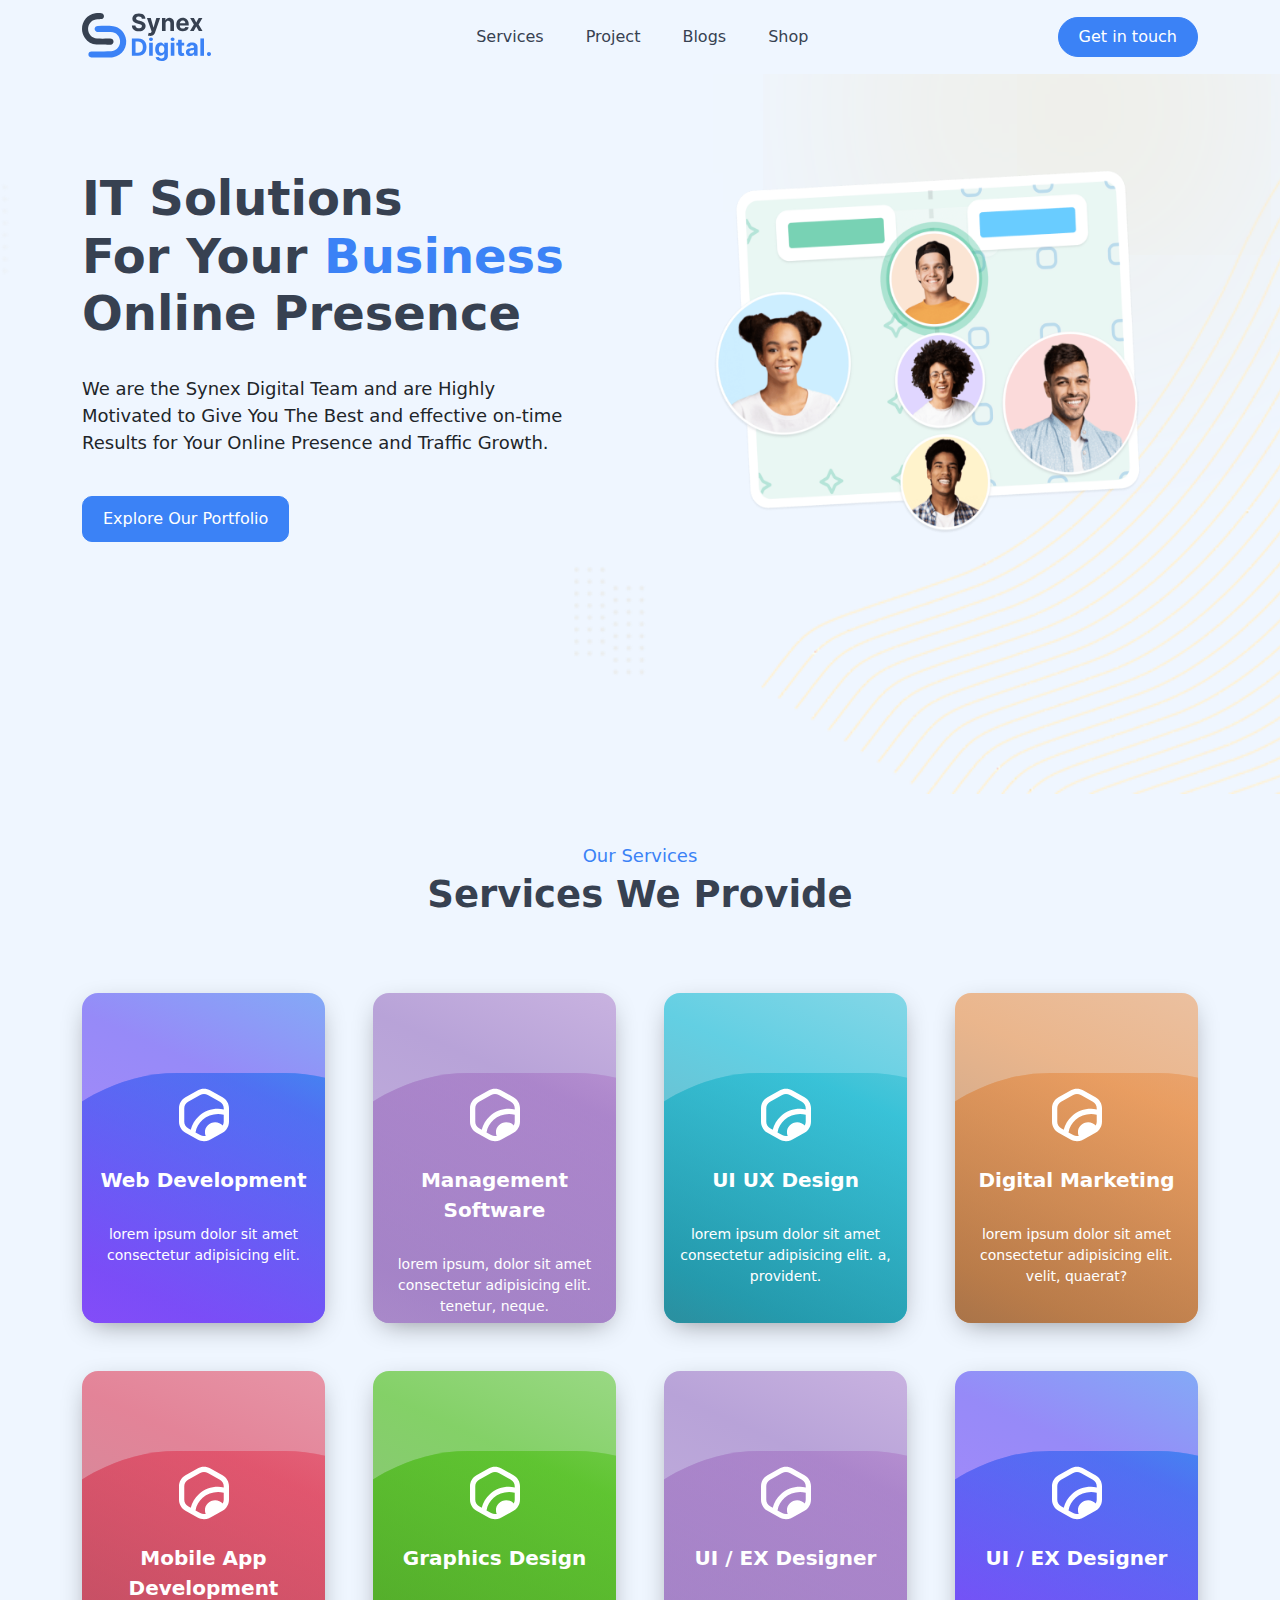
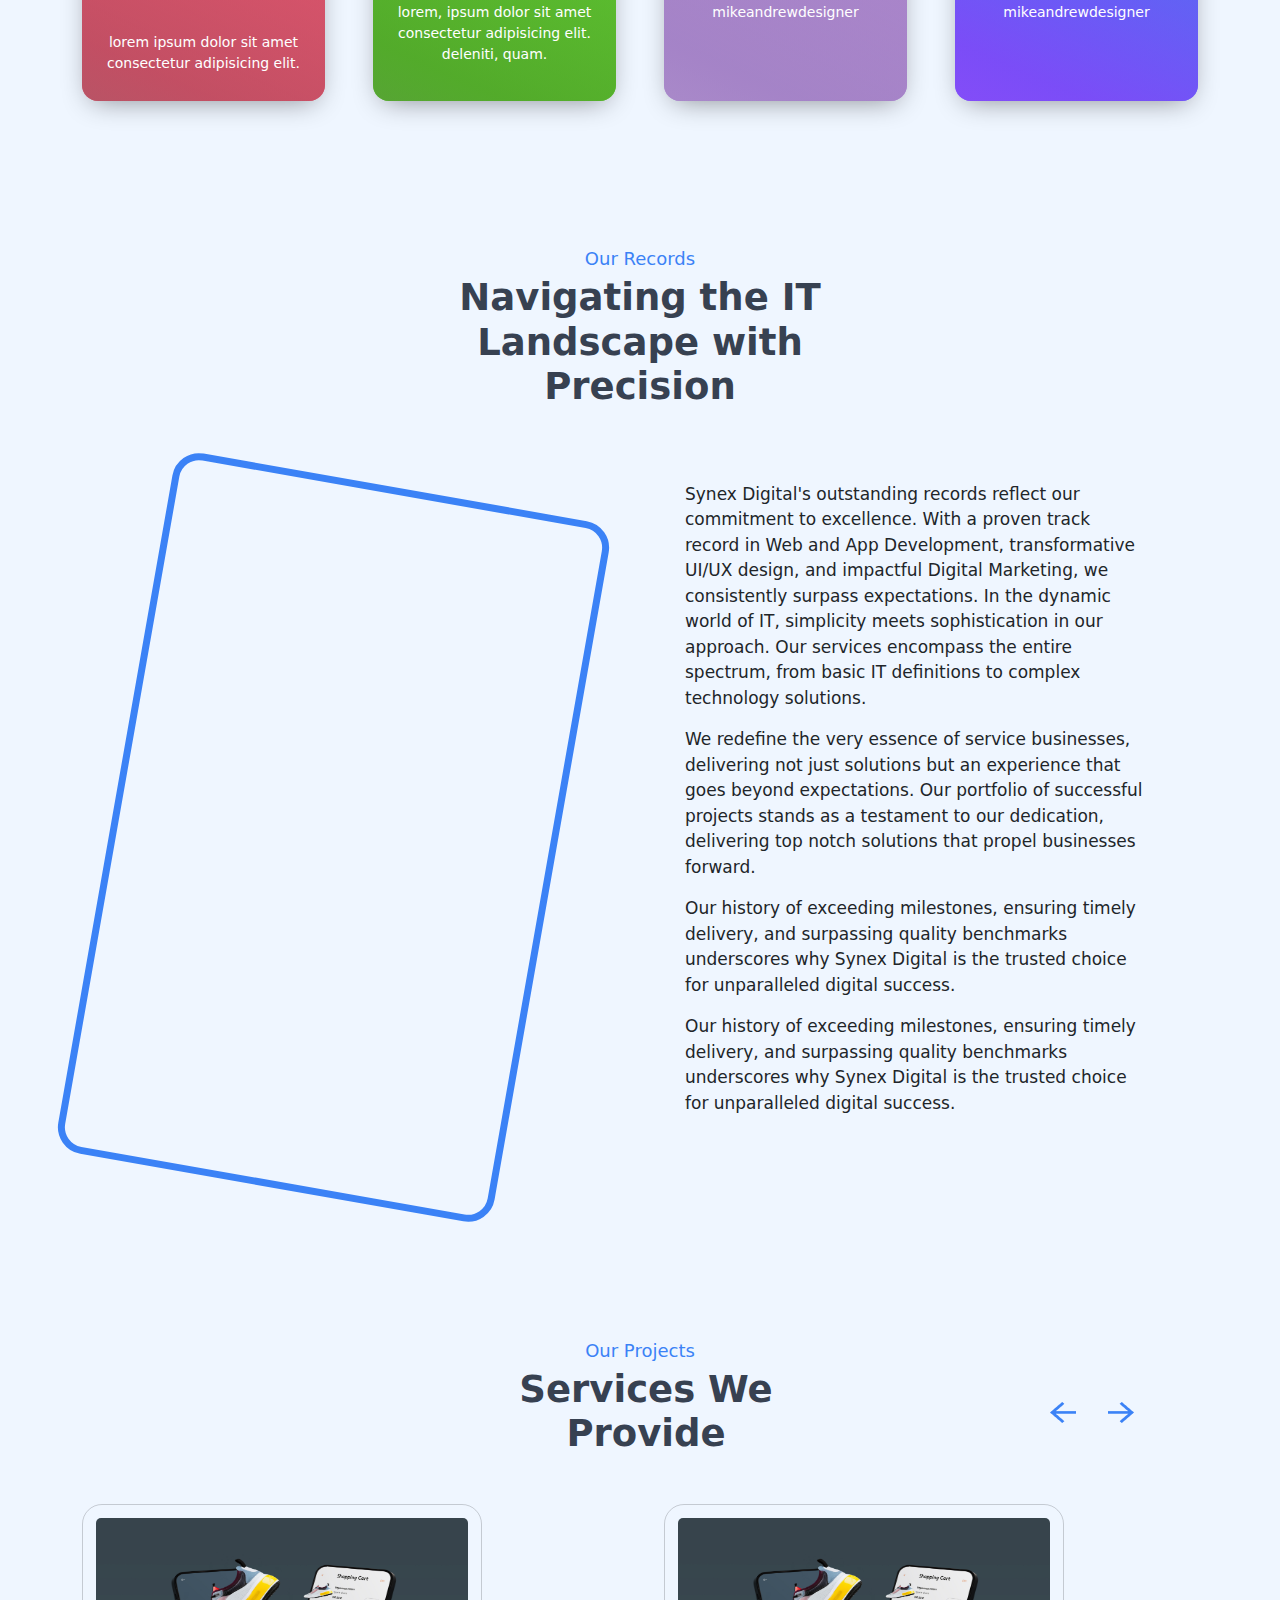
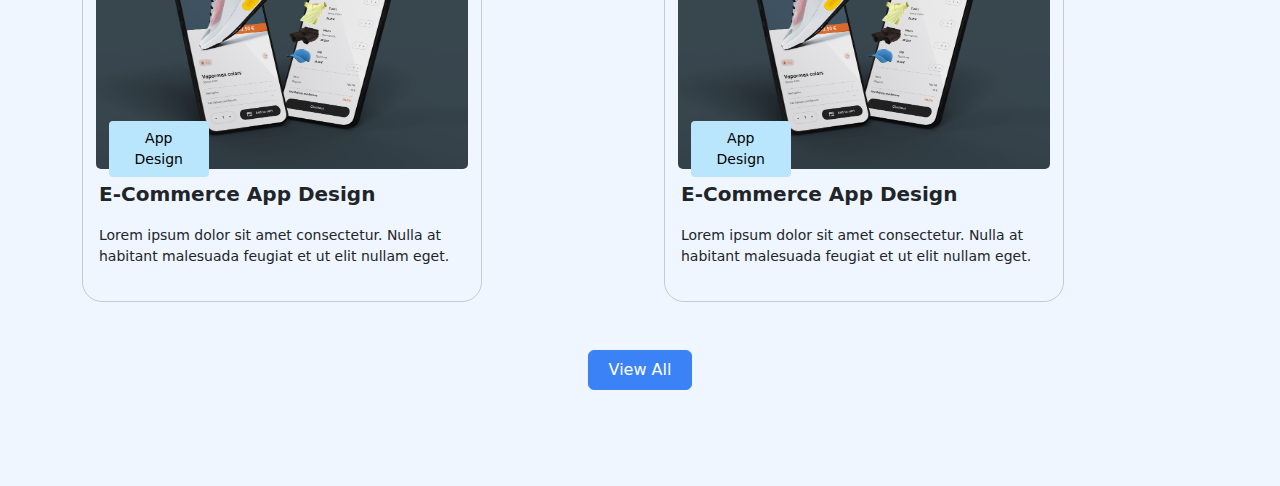
==== commit 7b2a3237: "update Privacy Policy" ====
--- a/index.html
+++ b/index.html
@@ -91,7 +91,7 @@
                             <a class="nav-link fw-medium" href="#">Shop</a>
                         </li>
                     </ul>
-                    <a class="btn btn-primary btn-default rounded-pill" href="#">Get in touch</a>
+                    <a class="btn btn-primary btn-default rounded-pill" href="get-in-touch.html">Get in touch</a>
                 </div>
             </div>
         </nav>
--- a/assets/css/custom.css
+++ b/assets/css/custom.css
@@ -48,9 +48,14 @@
     width: 100%;
     column-gap: 26px;
 }
+.nav-link {
+    color: #374151; 
+    font-weight: 700;
+  }
 .nav-link:hover {
     color: #3B82F6; /* Your desired hover color */
   }
+  
 .bg-body-tertiary {
     --bs-bg-opacity: 1;
     background-color: #EFF6FF !important;
@@ -288,4 +293,447 @@
 }
 .right{
   margin-right: 4rem;
+}
+/* about us */
+.about-us{
+
+  height: 142vh;
+}
+.leftsvg{
+  width: 30rem;
+    height: auto;
+    position: absolute;
+    top: 91px;
+    left: 0px;
+    z-index: -1;
+}
+.rightsvg{
+  width: 30rem;
+    height: auto;
+    position: absolute;
+    top: 91px;
+    right: 0px;
+    z-index: -1;
+}
+.leftsvgend{
+  width: 30rem;
+  height: auto;
+  position: absolute;
+  top: 43rem;
+  left: -5px;
+  z-index: -1;
+
+  clip-path: inset(0px 0px 26rem 0px);
+
+  object-fit: cover;
+}
+.rightsvgend{
+  width: 30rem;
+  height: auto;
+  position: absolute;
+  top: 43rem;
+  right:0px;
+  z-index: -1;
+  clip-path: inset(0px 0px 26rem 0px);
+
+  object-fit: cover;
+}
+
+.about-us-title{
+  font-size: 3rem;
+  position: relative;
+  top: 70px;
+}
+.underlinesvg{
+  top: 54px;
+  position: relative;
+}
+.teamworkjpg{
+  width: 103%;
+    height: auto;
+    clip-path: inset(15px 22px 22px 15px);
+    object-fit: cover;
+    border-radius: 68px 83px 91px 79px;
+    margin-top: 5.5rem;
+    margin-left: -0.8rem;
+
+}
+.about-us-card{
+  margin-top: 6.2rem;
+  background-color: #f9fdff;
+  border-radius: 20px;
+  position: relative;
+  box-shadow: 0px 0px 26px -9px rgb(126 126 126 / 45%);
+  padding-top: 1.3rem;
+    padding-right: 1rem;
+    padding-left: 2rem;
+    
+}
+.font-2rem{
+  font-size: 2.5rem;
+}
+.rounded-sm{
+  border-radius: 12px;
+  padding-top: 0.6rem;
+  padding-bottom: 0.6rem;
+}
+.experience-card{
+  background-color: #f9fdff;
+  position: relative;
+  border-radius: 19px;
+  width: 97%;
+  height: 38vh;
+  margin-top: 17px;
+  padding-top: 35px;
+  box-shadow: 0px 0px 26px -9px rgb(126 126 126 / 45%);
+}
+/* choose us */
+.choose-us{
+  height: 554px;
+  background-color: #60a5fa;
+  background-image: url(../images/choose-us.svg);
+  background-repeat: no-repeat;
+  background-size: 100% 100%;
+}
+.choose-us-title{
+  font-size: 3rem;
+  position: relative;
+  top: 70px;
+  color: #f0f9ff ;
+}
+.choose-us-para{
+  margin-top: 5rem;
+  color: #F1F5F9;
+  width: 91%;
+  text-align: center;
+  margin-left: 2.5rem;
+  font-size: 17px;
+  font-weight: 100;
+}
+.font-dark{
+  color:#364050!important ;
+}
+.choose-us-card{
+  background: transparent;
+  /* border: 1px solid #f0f9ff; */
+  border-radius: 10px;
+  height: 260px;
+  width: 364px;
+  border: 1.5px solid #93C5FD;
+  padding :40px 16px 40px 16px;
+  text-align: center;
+}
+.choose-us-card-title{
+  font-size: 24px;
+  color: #FAFAFA;
+  margin:10px 0px;
+  font-weight: 600;
+}
+.choose-us-card-para{
+  color: #FAFAFA;
+  font-size: 14px;
+  font-weight: 400;
+}
+/* emplooyee */
+.employee{
+  height: 137vh;
+}
+.pixels1{
+  border-radius: 19px;
+  position: absolute;
+  margin-top: 5rem;
+
+}
+.pixels2{
+  border-radius: 19px;
+  position: absolute;
+  margin:9rem 0 0 17.8rem;
+
+}
+.pixels3{
+  border-radius: 19px;
+  position: absolute;
+  margin-top: 28rem;
+
+}
+.pixels4{
+  border-radius: 19px;
+  position: absolute;
+  margin:32rem 0 0 17.8rem;
+}
+.employee-card{
+  margin-top: 13rem;
+  padding: ;
+}
+.employee-title{
+  font-size: 48px;
+
+}
+.employee-body{
+  font-size: 20px;
+  margin-top: 2rem;
+}
+/* our team */
+.font-3rem{
+  font-size: 3rem;
+}
+.member-card{
+  width: 255px;
+  height: 180px;
+}
+.arrow-image {
+  clip-path: polygon(-60% 0%, 169% 0%, 35% 100%, 58% 100%);
+  border-radius: 10px;
+}
+.arrow{
+  clip-path: inset(0px 0px 32px 0px); 
+}
+.member {
+  position: relative; /* Ensure .member is the reference for absolute positioning */
+  transition: 0.5s;
+}
+
+.member:hover {
+  transform: translateY(-25px);
+  z-index: 1;
+}
+
+.member:hover .memeber-position {
+  /* margin-bottom: 0; */
+}
+
+.memeber-expertise {
+  position: absolute; /* Position absolutely to prevent affecting the layout */
+  bottom: 25px; /* Adjust as needed */
+  left: 50%;
+  transform: translateX(-50%) translateY(10px); /* Center horizontally and move down */
+  font-size: 16px;
+  font-weight: 400;
+  opacity: 0;
+  visibility: hidden; /* Hide the element initially */
+  transition: opacity 0.5s ease, transform 0.5s ease, visibility 0.5s ease;
+  width: 100%;
+}
+
+.member:hover .memeber-expertise {
+  opacity: 1;
+  visibility: visible; /* Make the element visible */
+  transform: translateX(-50%) translateY(0); /* Center horizontally and move up */
+ 
+}
+.member-card a img{
+  transition: 0.5s;
+}
+.member:hover .member-card a img {
+  transform: translateY(63px) ;
+  transition: 0.5s;
+
+}
+
+.member-name {
+  font-size: 30px;
+}
+
+.memeber-position {
+  font-size: 14px;
+  font-weight: 500;
+}
+
+.member-card a {
+  transform: translateY(20px);
+}
+
+.member-card a:hover {
+  transform: scale(1.1);
+}
+.line{
+  border-bottom: 1px solid #00000033;
+  width: 100%;
+  margin: 0 auto;
+}
+/* partner */
+.partner{
+  height:384px;
+}
+
+/* partner slider */
+.slider-container {
+  width: 1140px;
+  height: 140px;
+  overflow: hidden;
+  margin: 0 auto;
+  position: relative;
+
+}
+
+.slider {
+  display: flex;
+  width: max-content; /* allow the content to be as wide as it needs */
+  animation: slide 20s linear infinite;
+}
+
+.slide {
+  min-width: 285px; /* 1140px / 4 = 285px */
+  height: 140px;
+  display: flex;
+  justify-content: center;
+  align-items: center;
+  flex-shrink: 0; /* Prevent shrinking */
+}
+
+.slide img {
+  max-width: 100%;
+  max-height: 100%;
+  object-fit: contain;
+}
+
+@keyframes slide {
+  0% {
+      transform: translateX(0);
+  }
+  100% {
+      transform: translateX(-1140px); /* move exactly the width of the container */
+  }
+}
+/* Collaborate */
+.collaborate{
+  height: 336px;
+  background-color: #60A5FA;
+  margin-top: 1rem;
+}
+.collaborate-title{
+  font-size: 36px;
+  font-weight: 600;
+  color: #EFF6FF;
+  padding-top: 6rem;
+}
+.collaborate-para{
+  color: #E5E7EB;
+}
+.collaborate-btn{
+  padding: 9px 54px;
+  border-radius: 11px;
+  color:white
+}
+.collaborate-btn-2{
+  padding: 9px 24px;
+  border-radius: 11px;
+  color: white;
+  margin-left: 30px;
+
+}
+.collaborate-btn:hover , .collaborate-btn-2:hover{
+  color: #60A5FA;
+}
+
+.collaborate-icon .icon-path {
+  transition: stroke 0.3s ease;
+}
+
+.collaborate-btn:hover  .icon-path  {
+  stroke: #60A5FA; /* Change stroke color to black on hover */
+
+}
+.collaborate-btn-2:hover  .icon-path {
+  stroke: #60A5FA; /* Change stroke color to black on hover */
+}
+/* footer */
+.footer{
+  height: 685px;
+
+}
+.footer-logo{
+  margin-top: 6rem;
+}
+.footer-title{
+  font-size: 36px;
+  color:#374151;
+  margin: 0 auto;
+  width:66%;
+  
+}
+.email-input-container {
+  display: flex;
+  align-items: center;
+  border: 1px solid #000000;
+  border-radius: 15px;
+  padding: 5px;
+  background-color: #F9F9F9;
+  width: 35%;
+  margin: 0 auto;
+  
+}
+
+.email-input {
+  border: none;
+  outline: none;
+  padding: 10px;
+  flex: 1;
+  font-size: 16px;
+  border-radius: 25px; /* Match the container's border-radius */
+  background-color: transparent; /* Make the input's background transparent */
+
+}
+
+.send-button {
+  background-color: #3B82F6;
+  border: none;
+  outline: none;
+  padding: 0px;
+  border-radius: 50%;
+  display: flex;
+  align-items: center;
+  justify-content: center;
+
+}
+
+.footer-para{
+  font-size: 16px;
+  color: #353535;
+  font-weight: 400;
+}
+.footer-ul-title{
+  font-size: 20px;
+  font-weight: 700;
+  color: #93C5FD;
+}
+.footer-ul li:first-child{
+  margin-top: 1.5rem !important;
+  
+}
+.footer-ul-item{
+  font-size: 16px;
+  font-weight: 500;
+  color: #000000;
+  list-style-type: none;
+  margin-left: -2rem;
+  margin-top: 0.5rem;
+}
+.footer-phone ,.footer-mail{
+  font-size: 18px;
+  font-weight: 600;
+}
+
+
+
+
+/* responsive */
+@media (max-width: 576px) {
+  .leftsvg{
+    width: 12rem;
+    top: 12rem;
+  }
+  .rightsvg{
+    width: 12rem;
+    top: 12rem;
+  }
+  .teamworkjpg{
+    margin-left: 0;
+  }
+  .experience-card{
+    padding: 33px;
+  }
+  .font-2rem{
+    font-size: 1.5rem;
+  }
 }